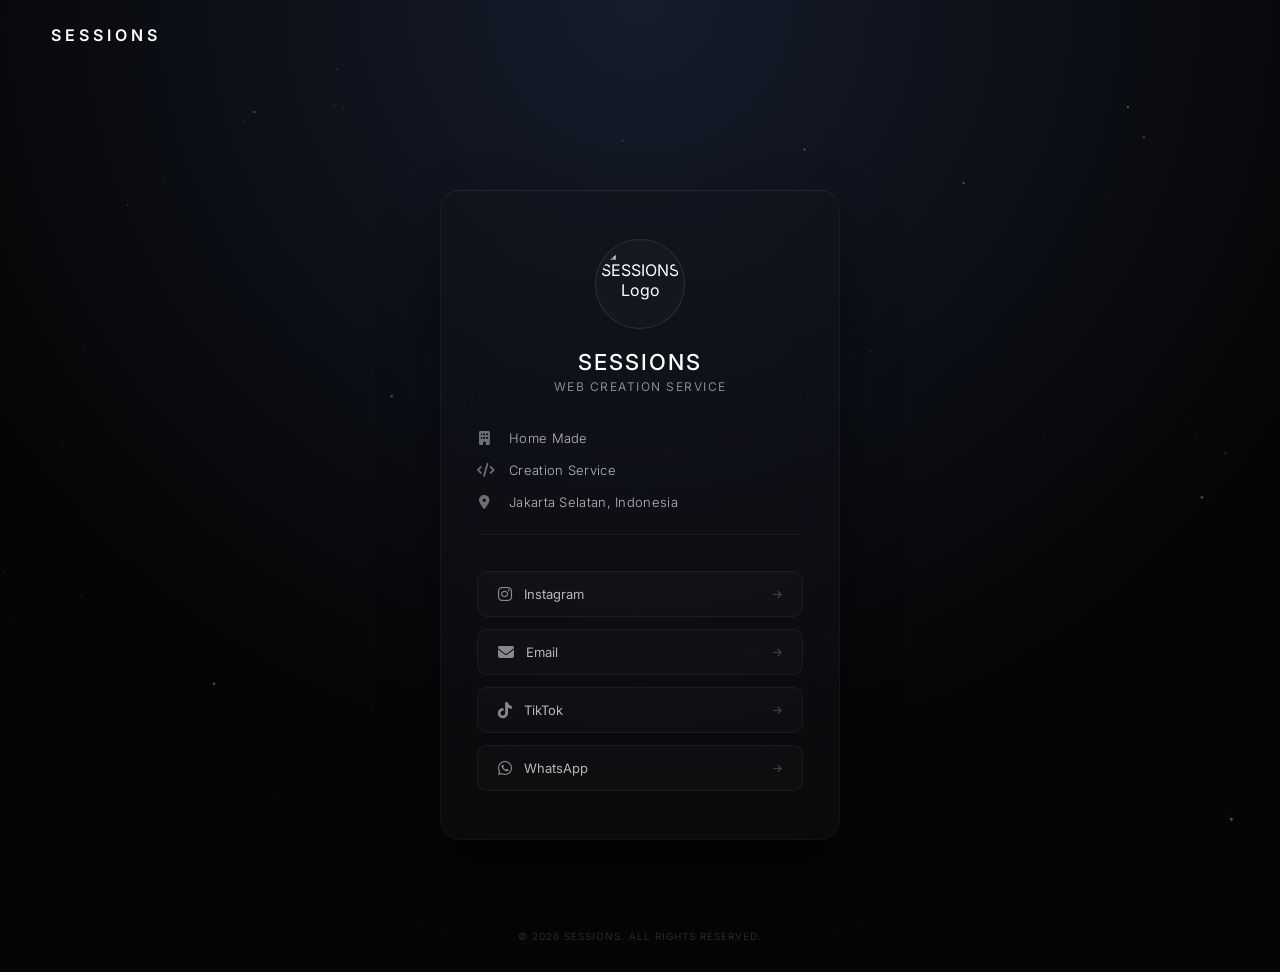
==== contact.html @ 549db75a "jembe jembe" ====
<!DOCTYPE html>
<html lang="id">
<head>
    <meta charset="UTF-8">
    <meta name="viewport" content="width=device-width, initial-scale=1.0">
    <title>SESSIONS | Contact</title>
    <link href="https://fonts.googleapis.com/css2?family=Inter:wght@300;400;500;600;700&display=swap" rel="stylesheet">
    <link rel="stylesheet" href="https://cdnjs.cloudflare.com/ajax/libs/font-awesome/6.5.1/css/all.min.css">
    
    <style>
        /* ── RESET & PREMIUM SESSIONS THEME ── */
        * {
            margin: 0;
            padding: 0;
            box-sizing: border-box;
            font-family: 'Inter', sans-serif;
        }

        body, html {
            min-height: 100vh; /* Ganti height: 100% jadi min-height */
            display: flex; /* Tambahin ini */
            flex-direction: column; /* Tambahin ini */
            overflow-x: hidden;
            background-color: #050505;
            background-image: radial-gradient(circle at 50% 0%, #151c2c 0%, #050505 70%);
            background-attachment: fixed;
            color: #ffffff;
        }

        /* ── CURSOR SPOTLIGHT ── */
        .cursor-spotlight {
            position: fixed;
            width: 500px;
            height: 500px;
            border-radius: 50%;
            pointer-events: none;
            z-index: 0;
            transform: translate(-50%, -50%);
            background: radial-gradient(circle, rgba(255,255,255,0.035) 0%, transparent 70%);
            transition: opacity 0.4s ease;
            opacity: 0;
        }

        /* ── PARTICLE CANVAS ── */
        #particle-canvas {
            position: fixed;
            top: 0;
            left: 0;
            width: 100%;
            height: 100%;
            pointer-events: none;
            z-index: 0;
        }

        /* ── SHIMMER SCAN LINE ── */
        .shimmer-line {
            position: fixed;
            top: -2px;
            left: 0;
            width: 100%;
            height: 1px;
            background: linear-gradient(90deg, transparent 0%, rgba(255,255,255,0.08) 40%, rgba(255,255,255,0.18) 50%, rgba(255,255,255,0.08) 60%, transparent 100%);
            pointer-events: none;
            z-index: 1;
            animation: shimmerScan 7s ease-in-out infinite;
            opacity: 0;
        }

        @keyframes shimmerScan {
            0%   { top: -2px; opacity: 0; }
            5%   { opacity: 1; }
            95%  { opacity: 1; }
            100% { top: 100vh; opacity: 0; }
        }
         /* ── SOLID NATURAL NAVBAR (Fix Turun-Turun) ── */
        /* ── TRANSPARENT OVERLAY NAVBAR ── */
        nav {
            display: flex;
            justify-content: flex-start;
            align-items: center;
            padding: 25px 4%; /* Padding disamain persis kaya index */
            background: transparent;
            width: 100%;
            /* Absolute dibuang biar dia jadi struktur solid yang gak bakal lompat/geser */
            animation: fadeDownModern 1s ease-out both;
        }

        /* Nav Brand (SESSIONS) 100% Konsisten sama Index */
        .nav-brand {
            font-size: 16px;
            font-weight: 600;
            color: #ffffff;
            letter-spacing: 4px;
            cursor: pointer;
            text-decoration: none;
            transition: opacity 0.3s ease;
        }

        .nav-brand:hover {
            opacity: 0.7;
        }

        /* ── CONTACT CONTAINER ── */
        /* ── CONTACT CONTAINER ── */
        .contact-container {
            flex: 1;
            display: flex;
            justify-content: center;
            align-items: center;
            /* Balikin padding top-nya biar nggak nabrak navbar yang melayang */
            padding: 120px 20px 60px 20px; 
        }

        /* ── ULTRA-CLEAN GLASS CARD ── */
        .profile-card {
            background: rgba(20, 22, 28, 0.4);
            backdrop-filter: blur(24px);
            -webkit-backdrop-filter: blur(24px);
            width: 100%;
            max-width: 400px;
            padding: 48px 36px;
            border-radius: 20px;
            text-align: center;
            box-shadow: 0 30px 60px rgba(0, 0, 0, 0.4);
            border: 1px solid rgba(255, 255, 255, 0.04);
            border-top: 1px solid rgba(255, 255, 255, 0.08); 
            animation: scaleInModern 1.2s cubic-bezier(0.16, 1, 0.3, 1) both;
        }

        /* ── BINGKAI LOGO PREMIUM ── */
        .profile-img {
            width: 90px;
            height: 90px;
            border-radius: 50%;
            margin: 0 auto 20px;
            display: block;
            object-fit: cover;
            background-color: rgba(255,255,255,0.02);
            border: 1px solid rgba(255, 255, 255, 0.1);
            padding: 4px; 
            transition: transform 0.5s ease, border-color 0.5s ease;
        }

        .profile-card:hover .profile-img {
            transform: scale(1.05);
            border-color: rgba(255, 255, 255, 0.3);
        }

        .profile-card h2 { 
            font-weight: 500;
            margin-bottom: 4px; 
            font-size: 22px; 
            letter-spacing: 2px;
        }
        
        .profile-card p.role { 
            color: rgba(255, 255, 255, 0.5); 
            font-size: 12px; 
            font-weight: 400;
            margin-bottom: 36px; 
            letter-spacing: 1.5px;
            text-transform: uppercase;
        }

        /* ── INFO LIST CLEAN ── */
        .info-list {
            text-align: left;
            margin-bottom: 36px;
            padding-bottom: 24px;
            border-bottom: 1px solid rgba(255, 255, 255, 0.05); 
        }

        .info-item {
            display: flex;
            align-items: center;
            gap: 16px;
            font-size: 13px;
            color: rgba(255, 255, 255, 0.7);
            margin-bottom: 16px;
            font-weight: 300;
            letter-spacing: 0.3px;
        }
        
        .info-item:last-child {
            margin-bottom: 0;
        }
        
        .info-item i { 
            color: rgba(255, 255, 255, 0.4); 
            font-size: 14px;
            width: 16px; 
            text-align: center;
        }

        /* ── SOSMED BUTTONS EXECUTIVE STYLE ── */
        .sosmed-grid {
            display: flex;
            flex-direction: column;
            gap: 12px;
        }

        .sosmed-link {
            display: flex;
            align-items: center;
            justify-content: space-between;
            padding: 14px 20px;
            border-radius: 10px;
            text-decoration: none;
            font-size: 13px;
            font-weight: 400;
            color: rgba(255, 255, 255, 0.7);
            background: rgba(255, 255, 255, 0.02);
            border: 1px solid rgba(255, 255, 255, 0.05);
            transition: all 0.4s ease;
        }

        .sosmed-left {
            display: flex;
            align-items: center;
            gap: 12px;
        }

        .sosmed-link i.brand-icon {
            font-size: 16px;
            color: rgba(255, 255, 255, 0.5); 
            transition: color 0.4s ease;
        }

        .sosmed-link i.arrow-icon {
            font-size: 10px;
            color: rgba(255, 255, 255, 0.2);
            transition: transform 0.4s ease, color 0.4s ease;
        }

        /* Hover Effect: Border & icon nyala sesuai brand */
        .sosmed-link.ig:hover { border-color: rgba(225, 48, 108, 0.5); background: rgba(225, 48, 108, 0.03); color: #fff; }
        .sosmed-link.ig:hover i.brand-icon { color: #E1306C; }

        .sosmed-link.gm:hover { border-color: rgba(234, 67, 53, 0.5); background: rgba(234, 67, 53, 0.03); color: #fff; }
        .sosmed-link.gm:hover i.brand-icon { color: #EA4335; }

        .sosmed-link.tt:hover { border-color: rgba(255, 255, 255, 0.5); background: rgba(255, 255, 255, 0.03); color: #fff; }
        .sosmed-link.tt:hover i.brand-icon { color: #ffffff; }

        .sosmed-link.wa:hover { border-color: rgba(37, 211, 102, 0.5); background: rgba(37, 211, 102, 0.03); color: #fff; }
        .sosmed-link.wa:hover i.brand-icon { color: #25D366; }

        .sosmed-link:hover i.arrow-icon {
            color: #fff;
            transform: translateX(4px) rotate(-45deg);
        }

        /* ── FOOTER ── */
        footer { 
            text-align: center; 
            padding: 30px; 
            color: rgba(255, 255, 255, 0.15);
            font-size: 10px; 
            letter-spacing: 1px;
            text-transform: uppercase;
            background: transparent; 
            margin-top: auto; 
        }

        /* ── ANIMATIONS ── */
        @keyframes fadeDownModern {
            from { opacity: 0; transform: translateY(-10px); }
            to   { opacity: 1; transform: translateY(0); }
        }
        @keyframes scaleInModern {
            from { opacity: 0; transform: scale(0.98) translateY(10px); }
            to   { opacity: 1; transform: scale(1) translateY(0); }
        }

        /* ── RESPONSIVE ── */
        @media (max-width: 600px) {
            nav { padding: 20px 6%; }
            .profile-card { padding: 40px 24px; border-radius: 16px; }
        }
    </style>
</head>
<body>

    <!-- Cursor Spotlight -->
    <div class="cursor-spotlight" id="cursorSpotlight"></div>

    <!-- Particle Canvas -->
    <canvas id="particle-canvas"></canvas>

    <!-- Shimmer Scan Line -->
    <div class="shimmer-line"></div>


    <!-- Navbar yang udah dikunci posisinya (Gak bakal lompat-lompat pas di-scroll) -->
    <nav>
        <a href="javascript:history.back()" class="nav-brand">SESSIONS</a> 
    </nav>

    <!-- Content Area -->
    <div class="contact-container">
        <!-- Ultra-Clean Glass Card -->
        <div class="profile-card">
            
            <!-- Foto/Logo Bisnis -->
            <img src="URL_FOTO_LOGO_LU_DISINI.png" alt="SESSIONS Logo" class="profile-img">

            <h2>SESSIONS</h2>
            <p class="role">Web Creation Service</p>

            <!-- Info List -->
            <div class="info-list">
                <div class="info-item">
                    <i class="fa-solid fa-building"></i> Home Made
                </div>
                <div class="info-item">
                    <i class="fa-solid fa-code"></i> Creation Service
                </div>
                <div class="info-item">
                    <i class="fa-solid fa-location-dot"></i> Jakarta Selatan, Indonesia
                </div>
            </div>

            <!-- Tombol Sosmed -->
            <div class="sosmed-grid">
                <a href="https://instagram.com/sess_ion2026" class="sosmed-link ig" target="_blank">
                    <div class="sosmed-left">
                        <i class="fa-brands fa-instagram brand-icon"></i>
                        <span>Instagram</span>
                    </div>
                    <i class="fa-solid fa-arrow-right arrow-icon"></i>
                </a>

                <a href="mailto:sesionsessions@gmail.com" class="sosmed-link gm">
                    <div class="sosmed-left">
                        <i class="fa-solid fa-envelope brand-icon"></i>
                        <span>Email</span>
                    </div>
                    <i class="fa-solid fa-arrow-right arrow-icon"></i>
                </a>

                <a href="https://www.tiktok.com/@sessionssesion" class="sosmed-link tt" target="_blank">
                    <div class="sosmed-left">
                        <i class="fa-brands fa-tiktok brand-icon"></i>
                        <span>TikTok</span>
                    </div>
                    <i class="fa-solid fa-arrow-right arrow-icon"></i>
                </a>

                <a href="https://wa.me/6287867851779" class="sosmed-link wa" target="_blank">
                    <div class="sosmed-left">
                        <i class="fa-brands fa-whatsapp brand-icon"></i>
                        <span>WhatsApp</span>
                    </div>
                    <i class="fa-solid fa-arrow-right arrow-icon"></i>
                </a>
            </div>
        </div>
    </div>

    <!-- Footer -->
    <footer>
        &copy; 2026 SESSIONS. All Rights Reserved.
    </footer>

    <script>
        /* ── 1. CURSOR SPOTLIGHT ── */
        const spotlight = document.getElementById('cursorSpotlight');
        let spotX = window.innerWidth / 2, spotY = window.innerHeight / 2;
        let currentX = spotX, currentY = spotY;
        let spotVisible = false;

        document.addEventListener('mousemove', (e) => {
            spotX = e.clientX;
            spotY = e.clientY;
            if (!spotVisible) {
                spotlight.style.opacity = '1';
                spotVisible = true;
            }
        });

        document.addEventListener('mouseleave', () => {
            spotlight.style.opacity = '0';
            spotVisible = false;
        });

        function animateSpotlight() {
            currentX += (spotX - currentX) * 0.07;
            currentY += (spotY - currentY) * 0.07;
            spotlight.style.left = currentX + 'px';
            spotlight.style.top = currentY + 'px';
            requestAnimationFrame(animateSpotlight);
        }
        animateSpotlight();

        /* ── 2. AMBIENT PARTICLES ── */
        const canvas = document.getElementById('particle-canvas');
        const ctx = canvas.getContext('2d');

        function resizeCanvas() {
            canvas.width = window.innerWidth;
            canvas.height = window.innerHeight;
        }
        resizeCanvas();
        window.addEventListener('resize', resizeCanvas);

        const particles = [];
        const PARTICLE_COUNT = 55;

        for (let i = 0; i < PARTICLE_COUNT; i++) {
            particles.push({
                x: Math.random() * window.innerWidth,
                y: Math.random() * window.innerHeight,
                r: Math.random() * 1.2 + 0.3,
                alpha: Math.random() * 0.35 + 0.05,
                vx: (Math.random() - 0.5) * 0.18,
                vy: (Math.random() - 0.5) * 0.18,
                pulse: Math.random() * Math.PI * 2,
                pulseSpeed: Math.random() * 0.012 + 0.006
            });
        }

        function drawParticles() {
            ctx.clearRect(0, 0, canvas.width, canvas.height);
            particles.forEach(p => {
                p.x += p.vx;
                p.y += p.vy;
                p.pulse += p.pulseSpeed;

                if (p.x < -5) p.x = canvas.width + 5;
                if (p.x > canvas.width + 5) p.x = -5;
                if (p.y < -5) p.y = canvas.height + 5;
                if (p.y > canvas.height + 5) p.y = -5;

                const dynamicAlpha = p.alpha * (0.6 + 0.4 * Math.sin(p.pulse));

                ctx.beginPath();
                ctx.arc(p.x, p.y, p.r, 0, Math.PI * 2);
                ctx.fillStyle = `rgba(255, 255, 255, ${dynamicAlpha})`;
                ctx.fill();
            });
            requestAnimationFrame(drawParticles);
        }
        drawParticles();

        /* ── 3. MAGNETIC ICON pada stat-box ── */
        document.querySelectorAll('.stat-box').forEach(box => {
            const icon = box.querySelector('i');

            box.addEventListener('mousemove', (e) => {
                const rect = box.getBoundingClientRect();
                const cx = rect.left + rect.width / 2;
                const cy = rect.top + rect.height / 2;
                const dx = (e.clientX - cx) * 0.28;
                const dy = (e.clientY - cy) * 0.28;
                if (icon) icon.style.transform = `translate(${dx}px, ${dy}px) scale(1.15)`;
            });
            box.addEventListener('mouseleave', () => {
                if (icon) icon.style.transform = 'translate(0, 0) scale(1)';
            });
        });

        /* ── 4. CHARACTER REVEAL pada H1 ── */
        const heroTitle = document.getElementById('heroTitle');
        const titleText = heroTitle.textContent;
        heroTitle.textContent = '';

        titleText.split('').forEach((char, i) => {
            const span = document.createElement('span');
            span.classList.add('char');
            span.textContent = char === ' ' ? '\u00A0' : char;
            span.style.animationDelay = (0.4 + i * 0.07) + 's';
            heroTitle.appendChild(span);
        });

        /* ── 5. TYPEWRITER pada SUBTITLE ── */
        const subtitleEl = document.getElementById('subtitle');
        const subtitleText = 'Accelerating the World\'s Transition to High-End Digital Presence';
        let charIndex = 0;

        function typeWriter() {
            if (charIndex < subtitleText.length) {
                subtitleEl.textContent += subtitleText[charIndex];
                charIndex++;
                setTimeout(typeWriter, 32);
            } else {
                subtitleEl.classList.add('done');
            }
        }

        setTimeout(typeWriter, 1600);
    </script>


</body>
</html>
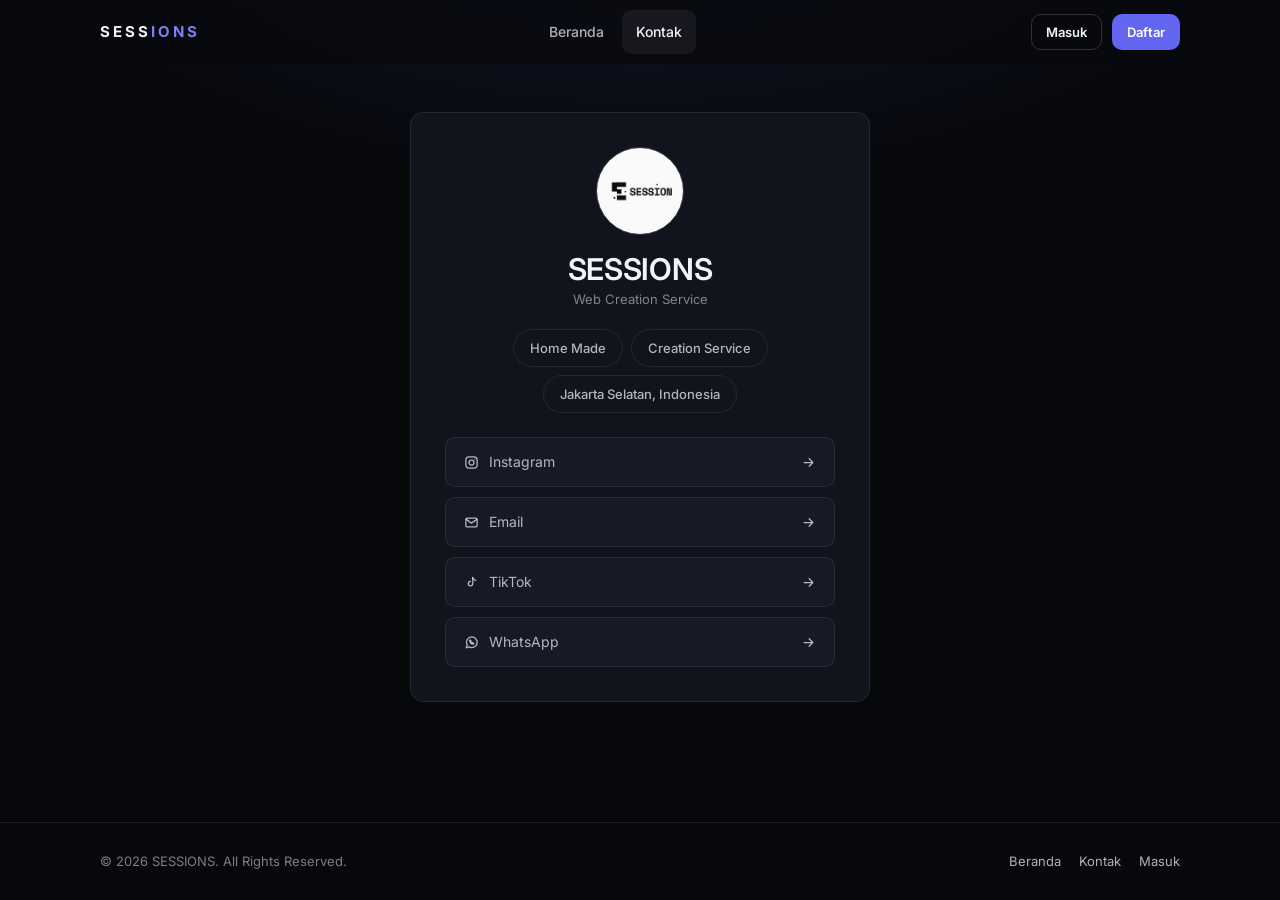
==== commit c2f3e93e: "feat(ui): fondasi UI gelap responsif + rombak halaman inti & autentikasi - design system tunggal ass" ====
--- a/contact.html
+++ b/contact.html
@@ -4,492 +4,131 @@
     <meta charset="UTF-8">
     <meta name="viewport" content="width=device-width, initial-scale=1.0">
     <title>SESSIONS | Contact</title>
-    <link href="https://fonts.googleapis.com/css2?family=Inter:wght@300;400;500;600;700&display=swap" rel="stylesheet">
-    <link rel="stylesheet" href="https://cdnjs.cloudflare.com/ajax/libs/font-awesome/6.5.1/css/all.min.css">
-    
-    <style>
-        /* ── RESET & PREMIUM SESSIONS THEME ── */
-        * {
-            margin: 0;
-            padding: 0;
-            box-sizing: border-box;
-            font-family: 'Inter', sans-serif;
-        }
-
-        body, html {
-            min-height: 100vh; /* Ganti height: 100% jadi min-height */
-            display: flex; /* Tambahin ini */
-            flex-direction: column; /* Tambahin ini */
-            overflow-x: hidden;
-            background-color: #050505;
-            background-image: radial-gradient(circle at 50% 0%, #151c2c 0%, #050505 70%);
-            background-attachment: fixed;
-            color: #ffffff;
-        }
-
-        /* ── CURSOR SPOTLIGHT ── */
-        .cursor-spotlight {
-            position: fixed;
-            width: 500px;
-            height: 500px;
-            border-radius: 50%;
-            pointer-events: none;
-            z-index: 0;
-            transform: translate(-50%, -50%);
-            background: radial-gradient(circle, rgba(255,255,255,0.035) 0%, transparent 70%);
-            transition: opacity 0.4s ease;
-            opacity: 0;
-        }
-
-        /* ── PARTICLE CANVAS ── */
-        #particle-canvas {
-            position: fixed;
-            top: 0;
-            left: 0;
-            width: 100%;
-            height: 100%;
-            pointer-events: none;
-            z-index: 0;
-        }
-
-        /* ── SHIMMER SCAN LINE ── */
-        .shimmer-line {
-            position: fixed;
-            top: -2px;
-            left: 0;
-            width: 100%;
-            height: 1px;
-            background: linear-gradient(90deg, transparent 0%, rgba(255,255,255,0.08) 40%, rgba(255,255,255,0.18) 50%, rgba(255,255,255,0.08) 60%, transparent 100%);
-            pointer-events: none;
-            z-index: 1;
-            animation: shimmerScan 7s ease-in-out infinite;
-            opacity: 0;
-        }
-
-        @keyframes shimmerScan {
-            0%   { top: -2px; opacity: 0; }
-            5%   { opacity: 1; }
-            95%  { opacity: 1; }
-            100% { top: 100vh; opacity: 0; }
-        }
-         /* ── SOLID NATURAL NAVBAR (Fix Turun-Turun) ── */
-        /* ── TRANSPARENT OVERLAY NAVBAR ── */
-        nav {
-            display: flex;
-            justify-content: flex-start;
-            align-items: center;
-            padding: 25px 4%; /* Padding disamain persis kaya index */
-            background: transparent;
-            width: 100%;
-            /* Absolute dibuang biar dia jadi struktur solid yang gak bakal lompat/geser */
-            animation: fadeDownModern 1s ease-out both;
-        }
-
-        /* Nav Brand (SESSIONS) 100% Konsisten sama Index */
-        .nav-brand {
-            font-size: 16px;
-            font-weight: 600;
-            color: #ffffff;
-            letter-spacing: 4px;
-            cursor: pointer;
-            text-decoration: none;
-            transition: opacity 0.3s ease;
-        }
-
-        .nav-brand:hover {
-            opacity: 0.7;
-        }
-
-        /* ── CONTACT CONTAINER ── */
-        /* ── CONTACT CONTAINER ── */
-        .contact-container {
-            flex: 1;
-            display: flex;
-            justify-content: center;
-            align-items: center;
-            /* Balikin padding top-nya biar nggak nabrak navbar yang melayang */
-            padding: 120px 20px 60px 20px; 
-        }
-
-        /* ── ULTRA-CLEAN GLASS CARD ── */
-        .profile-card {
-            background: rgba(20, 22, 28, 0.4);
-            backdrop-filter: blur(24px);
-            -webkit-backdrop-filter: blur(24px);
-            width: 100%;
-            max-width: 400px;
-            padding: 48px 36px;
-            border-radius: 20px;
-            text-align: center;
-            box-shadow: 0 30px 60px rgba(0, 0, 0, 0.4);
-            border: 1px solid rgba(255, 255, 255, 0.04);
-            border-top: 1px solid rgba(255, 255, 255, 0.08); 
-            animation: scaleInModern 1.2s cubic-bezier(0.16, 1, 0.3, 1) both;
-        }
-
-        /* ── BINGKAI LOGO PREMIUM ── */
-        .profile-img {
-            width: 90px;
-            height: 90px;
-            border-radius: 50%;
-            margin: 0 auto 20px;
-            display: block;
-            object-fit: cover;
-            background-color: rgba(255,255,255,0.02);
-            border: 1px solid rgba(255, 255, 255, 0.1);
-            padding: 4px; 
-            transition: transform 0.5s ease, border-color 0.5s ease;
-        }
-
-        .profile-card:hover .profile-img {
-            transform: scale(1.05);
-            border-color: rgba(255, 255, 255, 0.3);
-        }
-
-        .profile-card h2 { 
-            font-weight: 500;
-            margin-bottom: 4px; 
-            font-size: 22px; 
-            letter-spacing: 2px;
-        }
-        
-        .profile-card p.role { 
-            color: rgba(255, 255, 255, 0.5); 
-            font-size: 12px; 
-            font-weight: 400;
-            margin-bottom: 36px; 
-            letter-spacing: 1.5px;
-            text-transform: uppercase;
-        }
-
-        /* ── INFO LIST CLEAN ── */
-        .info-list {
-            text-align: left;
-            margin-bottom: 36px;
-            padding-bottom: 24px;
-            border-bottom: 1px solid rgba(255, 255, 255, 0.05); 
-        }
-
-        .info-item {
-            display: flex;
-            align-items: center;
-            gap: 16px;
-            font-size: 13px;
-            color: rgba(255, 255, 255, 0.7);
-            margin-bottom: 16px;
-            font-weight: 300;
-            letter-spacing: 0.3px;
-        }
-        
-        .info-item:last-child {
-            margin-bottom: 0;
-        }
-        
-        .info-item i { 
-            color: rgba(255, 255, 255, 0.4); 
-            font-size: 14px;
-            width: 16px; 
-            text-align: center;
-        }
-
-        /* ── SOSMED BUTTONS EXECUTIVE STYLE ── */
-        .sosmed-grid {
-            display: flex;
-            flex-direction: column;
-            gap: 12px;
-        }
-
-        .sosmed-link {
-            display: flex;
-            align-items: center;
-            justify-content: space-between;
-            padding: 14px 20px;
-            border-radius: 10px;
-            text-decoration: none;
-            font-size: 13px;
-            font-weight: 400;
-            color: rgba(255, 255, 255, 0.7);
-            background: rgba(255, 255, 255, 0.02);
-            border: 1px solid rgba(255, 255, 255, 0.05);
-            transition: all 0.4s ease;
-        }
-
-        .sosmed-left {
-            display: flex;
-            align-items: center;
-            gap: 12px;
-        }
-
-        .sosmed-link i.brand-icon {
-            font-size: 16px;
-            color: rgba(255, 255, 255, 0.5); 
-            transition: color 0.4s ease;
-        }
-
-        .sosmed-link i.arrow-icon {
-            font-size: 10px;
-            color: rgba(255, 255, 255, 0.2);
-            transition: transform 0.4s ease, color 0.4s ease;
-        }
-
-        /* Hover Effect: Border & icon nyala sesuai brand */
-        .sosmed-link.ig:hover { border-color: rgba(225, 48, 108, 0.5); background: rgba(225, 48, 108, 0.03); color: #fff; }
-        .sosmed-link.ig:hover i.brand-icon { color: #E1306C; }
-
-        .sosmed-link.gm:hover { border-color: rgba(234, 67, 53, 0.5); background: rgba(234, 67, 53, 0.03); color: #fff; }
-        .sosmed-link.gm:hover i.brand-icon { color: #EA4335; }
-
-        .sosmed-link.tt:hover { border-color: rgba(255, 255, 255, 0.5); background: rgba(255, 255, 255, 0.03); color: #fff; }
-        .sosmed-link.tt:hover i.brand-icon { color: #ffffff; }
-
-        .sosmed-link.wa:hover { border-color: rgba(37, 211, 102, 0.5); background: rgba(37, 211, 102, 0.03); color: #fff; }
-        .sosmed-link.wa:hover i.brand-icon { color: #25D366; }
-
-        .sosmed-link:hover i.arrow-icon {
-            color: #fff;
-            transform: translateX(4px) rotate(-45deg);
-        }
-
-        /* ── FOOTER ── */
-        footer { 
-            text-align: center; 
-            padding: 30px; 
-            color: rgba(255, 255, 255, 0.15);
-            font-size: 10px; 
-            letter-spacing: 1px;
-            text-transform: uppercase;
-            background: transparent; 
-            margin-top: auto; 
-        }
-
-        /* ── ANIMATIONS ── */
-        @keyframes fadeDownModern {
-            from { opacity: 0; transform: translateY(-10px); }
-            to   { opacity: 1; transform: translateY(0); }
-        }
-        @keyframes scaleInModern {
-            from { opacity: 0; transform: scale(0.98) translateY(10px); }
-            to   { opacity: 1; transform: scale(1) translateY(0); }
-        }
-
-        /* ── RESPONSIVE ── */
-        @media (max-width: 600px) {
-            nav { padding: 20px 6%; }
-            .profile-card { padding: 40px 24px; border-radius: 16px; }
-        }
-    </style>
+    <meta name="description" content="Hubungi SESSIONS lewat Instagram, Email, TikTok, dan WhatsApp. Web Creation Service dari Jakarta Selatan, Indonesia.">
+    <link rel="preconnect" href="https://fonts.googleapis.com">
+    <link rel="preconnect" href="https://fonts.gstatic.com" crossorigin>
+    <link href="https://fonts.googleapis.com/css2?family=Inter:wght@400;500;600;700&display=swap" rel="stylesheet">
+    <link rel="stylesheet" href="assets/css/style.css">
 </head>
 <body>
 
-    <!-- Cursor Spotlight -->
-    <div class="cursor-spotlight" id="cursorSpotlight"></div>
+<header class="site-nav">
+    <div class="container nav-inner">
+        <a href="index.php" class="brand">SESS<span>IONS</span></a>
 
-    <!-- Particle Canvas -->
-    <canvas id="particle-canvas"></canvas>
+        <ul class="nav-links" id="navLinks">
+            <li><a href="index.php">Beranda</a></li>
+            <li><a href="contact.html" class="active">Kontak</a></li>
+            <li class="only-mobile"><a href="login.php">Masuk</a></li>
+            <li class="only-mobile"><a href="register.php">Daftar</a></li>
+        </ul>
 
-    <!-- Shimmer Scan Line -->
-    <div class="shimmer-line"></div>
+        <div class="nav-actions">
+            <a href="login.php" class="btn btn-ghost btn-sm">Masuk</a>
+            <a href="register.php" class="btn btn-primary btn-sm">Daftar</a>
+        </div>
 
+        <button class="nav-toggle" type="button" aria-label="Buka menu" aria-expanded="false" aria-controls="navLinks">
+            <svg viewBox="0 0 24 24" fill="none" stroke="currentColor" stroke-width="2" stroke-linecap="round">
+                <path d="M4 7h16M4 12h16M4 17h16"/>
+            </svg>
+        </button>
+    </div>
+</header>
 
-    <!-- Navbar yang udah dikunci posisinya (Gak bakal lompat-lompat pas di-scroll) -->
-    <nav>
-        <a href="javascript:history.back()" class="nav-brand">SESSIONS</a> 
-    </nav>
+<main>
 
-    <!-- Content Area -->
-    <div class="contact-container">
-        <!-- Ultra-Clean Glass Card -->
-        <div class="profile-card">
-            
-            <!-- Foto/Logo Bisnis -->
-            <img src="URL_FOTO_LOGO_LU_DISINI.png" alt="SESSIONS Logo" class="profile-img">
+    <section class="section">
+        <div class="container">
 
-            <h2>SESSIONS</h2>
-            <p class="role">Web Creation Service</p>
+            <div class="panel panel-sm center">
+                <!-- Foto/Logo Bisnis -->
+                <img src="logo.jpeg" alt="SESSIONS Logo"
+                     style="width:88px;height:88px;border-radius:50%;object-fit:cover;margin:0 auto 16px;border:1px solid var(--border-strong);">
 
-            <!-- Info List -->
-            <div class="info-list">
-                <div class="info-item">
-                    <i class="fa-solid fa-building"></i> Home Made
+                <h2>SESSIONS</h2>
+                <p class="faint">Web Creation Service</p>
+
+                <!-- Info List -->
+                <div class="chips mt-2">
+                    <span class="chip">Home Made</span>
+                    <span class="chip">Creation Service</span>
+                    <span class="chip">Jakarta Selatan, Indonesia</span>
                 </div>
-                <div class="info-item">
-                    <i class="fa-solid fa-code"></i> Creation Service
-                </div>
-                <div class="info-item">
-                    <i class="fa-solid fa-location-dot"></i> Jakarta Selatan, Indonesia
+
+                <!-- Tombol Sosmed -->
+                <div class="link-list mt-3">
+                    <a class="link-item" href="https://instagram.com/sess_ion2026" target="_blank" rel="noopener noreferrer">
+                        <span style="display:inline-flex;align-items:center;gap:10px;">
+                            <svg viewBox="0 0 24 24" fill="none" stroke="currentColor" stroke-width="2" stroke-linecap="round" stroke-linejoin="round">
+                                <rect x="3" y="3" width="18" height="18" rx="5"/>
+                                <circle cx="12" cy="12" r="4"/>
+                                <circle cx="17.3" cy="6.7" r="1" fill="currentColor" stroke="none"/>
+                            </svg>
+                            Instagram
+                        </span>
+                        <svg viewBox="0 0 24 24" fill="none" stroke="currentColor" stroke-width="2" stroke-linecap="round" stroke-linejoin="round">
+                            <path d="M5 12h14m-6-6 6 6-6 6"/>
+                        </svg>
+                    </a>
+
+                    <a class="link-item" href="mailto:sesionsessions@gmail.com">
+                        <span style="display:inline-flex;align-items:center;gap:10px;">
+                            <svg viewBox="0 0 24 24" fill="none" stroke="currentColor" stroke-width="2" stroke-linecap="round" stroke-linejoin="round">
+                                <rect x="3" y="5" width="18" height="14" rx="2"/>
+                                <path d="m3.5 7 8.5 6 8.5-6"/>
+                            </svg>
+                            Email
+                        </span>
+                        <svg viewBox="0 0 24 24" fill="none" stroke="currentColor" stroke-width="2" stroke-linecap="round" stroke-linejoin="round">
+                            <path d="M5 12h14m-6-6 6 6-6 6"/>
+                        </svg>
+                    </a>
+
+                    <a class="link-item" href="https://www.tiktok.com/@sessionssesion" target="_blank" rel="noopener noreferrer">
+                        <span style="display:inline-flex;align-items:center;gap:10px;">
+                            <svg viewBox="0 0 24 24" fill="none" stroke="currentColor" stroke-width="2" stroke-linecap="round" stroke-linejoin="round">
+                                <path d="M14 4v9.6a3.6 3.6 0 1 1-3.6-3.6"/>
+                                <path d="M14 4c.4 2.4 2.3 4.2 4.7 4.5"/>
+                            </svg>
+                            TikTok
+                        </span>
+                        <svg viewBox="0 0 24 24" fill="none" stroke="currentColor" stroke-width="2" stroke-linecap="round" stroke-linejoin="round">
+                            <path d="M5 12h14m-6-6 6 6-6 6"/>
+                        </svg>
+                    </a>
+
+                    <a class="link-item" href="https://wa.me/6287867851779" target="_blank" rel="noopener noreferrer">
+                        <span style="display:inline-flex;align-items:center;gap:10px;">
+                            <svg viewBox="0 0 24 24" fill="none" stroke="currentColor" stroke-width="2" stroke-linecap="round" stroke-linejoin="round">
+                                <path d="M21 11.5a8.5 8.5 0 0 1-12.7 7.4L3.5 20.5l1.7-4.6A8.5 8.5 0 1 1 21 11.5z"/>
+                                <path d="M9.2 9.4c.4 2.7 2.7 5 5.4 5.4l1-1.5-1.9-1.1-.9.7c-.7-.4-1.7-1.4-2.1-2.1l.7-.9-1.1-1.9-1.5 1z"/>
+                            </svg>
+                            WhatsApp
+                        </span>
+                        <svg viewBox="0 0 24 24" fill="none" stroke="currentColor" stroke-width="2" stroke-linecap="round" stroke-linejoin="round">
+                            <path d="M5 12h14m-6-6 6 6-6 6"/>
+                        </svg>
+                    </a>
                 </div>
             </div>
 
-            <!-- Tombol Sosmed -->
-            <div class="sosmed-grid">
-                <a href="https://instagram.com/sess_ion2026" class="sosmed-link ig" target="_blank">
-                    <div class="sosmed-left">
-                        <i class="fa-brands fa-instagram brand-icon"></i>
-                        <span>Instagram</span>
-                    </div>
-                    <i class="fa-solid fa-arrow-right arrow-icon"></i>
-                </a>
+        </div>
+    </section>
 
-                <a href="mailto:sesionsessions@gmail.com" class="sosmed-link gm">
-                    <div class="sosmed-left">
-                        <i class="fa-solid fa-envelope brand-icon"></i>
-                        <span>Email</span>
-                    </div>
-                    <i class="fa-solid fa-arrow-right arrow-icon"></i>
-                </a>
+</main>
 
-                <a href="https://www.tiktok.com/@sessionssesion" class="sosmed-link tt" target="_blank">
-                    <div class="sosmed-left">
-                        <i class="fa-brands fa-tiktok brand-icon"></i>
-                        <span>TikTok</span>
-                    </div>
-                    <i class="fa-solid fa-arrow-right arrow-icon"></i>
-                </a>
+<footer class="site-footer">
+    <div class="container footer-inner">
+        <span>&copy; 2026 SESSIONS. All Rights Reserved.</span>
+        <nav>
+            <a href="index.php">Beranda</a>
+            <a href="contact.html">Kontak</a>
+            <a href="login.php">Masuk</a>
+        </nav>
+    </div>
+</footer>
 
-                <a href="https://wa.me/6287867851779" class="sosmed-link wa" target="_blank">
-                    <div class="sosmed-left">
-                        <i class="fa-brands fa-whatsapp brand-icon"></i>
-                        <span>WhatsApp</span>
-                    </div>
-                    <i class="fa-solid fa-arrow-right arrow-icon"></i>
-                </a>
-            </div>
-        </div>
-    </div>
-
-    <!-- Footer -->
-    <footer>
-        &copy; 2026 SESSIONS. All Rights Reserved.
-    </footer>
-
-    <script>
-        /* ── 1. CURSOR SPOTLIGHT ── */
-        const spotlight = document.getElementById('cursorSpotlight');
-        let spotX = window.innerWidth / 2, spotY = window.innerHeight / 2;
-        let currentX = spotX, currentY = spotY;
-        let spotVisible = false;
-
-        document.addEventListener('mousemove', (e) => {
-            spotX = e.clientX;
-            spotY = e.clientY;
-            if (!spotVisible) {
-                spotlight.style.opacity = '1';
-                spotVisible = true;
-            }
-        });
-
-        document.addEventListener('mouseleave', () => {
-            spotlight.style.opacity = '0';
-            spotVisible = false;
-        });
-
-        function animateSpotlight() {
-            currentX += (spotX - currentX) * 0.07;
-            currentY += (spotY - currentY) * 0.07;
-            spotlight.style.left = currentX + 'px';
-            spotlight.style.top = currentY + 'px';
-            requestAnimationFrame(animateSpotlight);
-        }
-        animateSpotlight();
-
-        /* ── 2. AMBIENT PARTICLES ── */
-        const canvas = document.getElementById('particle-canvas');
-        const ctx = canvas.getContext('2d');
-
-        function resizeCanvas() {
-            canvas.width = window.innerWidth;
-            canvas.height = window.innerHeight;
-        }
-        resizeCanvas();
-        window.addEventListener('resize', resizeCanvas);
-
-        const particles = [];
-        const PARTICLE_COUNT = 55;
-
-        for (let i = 0; i < PARTICLE_COUNT; i++) {
-            particles.push({
-                x: Math.random() * window.innerWidth,
-                y: Math.random() * window.innerHeight,
-                r: Math.random() * 1.2 + 0.3,
-                alpha: Math.random() * 0.35 + 0.05,
-                vx: (Math.random() - 0.5) * 0.18,
-                vy: (Math.random() - 0.5) * 0.18,
-                pulse: Math.random() * Math.PI * 2,
-                pulseSpeed: Math.random() * 0.012 + 0.006
-            });
-        }
-
-        function drawParticles() {
-            ctx.clearRect(0, 0, canvas.width, canvas.height);
-            particles.forEach(p => {
-                p.x += p.vx;
-                p.y += p.vy;
-                p.pulse += p.pulseSpeed;
-
-                if (p.x < -5) p.x = canvas.width + 5;
-                if (p.x > canvas.width + 5) p.x = -5;
-                if (p.y < -5) p.y = canvas.height + 5;
-                if (p.y > canvas.height + 5) p.y = -5;
-
-                const dynamicAlpha = p.alpha * (0.6 + 0.4 * Math.sin(p.pulse));
-
-                ctx.beginPath();
-                ctx.arc(p.x, p.y, p.r, 0, Math.PI * 2);
-                ctx.fillStyle = `rgba(255, 255, 255, ${dynamicAlpha})`;
-                ctx.fill();
-            });
-            requestAnimationFrame(drawParticles);
-        }
-        drawParticles();
-
-        /* ── 3. MAGNETIC ICON pada stat-box ── */
-        document.querySelectorAll('.stat-box').forEach(box => {
-            const icon = box.querySelector('i');
-
-            box.addEventListener('mousemove', (e) => {
-                const rect = box.getBoundingClientRect();
-                const cx = rect.left + rect.width / 2;
-                const cy = rect.top + rect.height / 2;
-                const dx = (e.clientX - cx) * 0.28;
-                const dy = (e.clientY - cy) * 0.28;
-                if (icon) icon.style.transform = `translate(${dx}px, ${dy}px) scale(1.15)`;
-            });
-            box.addEventListener('mouseleave', () => {
-                if (icon) icon.style.transform = 'translate(0, 0) scale(1)';
-            });
-        });
-
-        /* ── 4. CHARACTER REVEAL pada H1 ── */
-        const heroTitle = document.getElementById('heroTitle');
-        const titleText = heroTitle.textContent;
-        heroTitle.textContent = '';
-
-        titleText.split('').forEach((char, i) => {
-            const span = document.createElement('span');
-            span.classList.add('char');
-            span.textContent = char === ' ' ? '\u00A0' : char;
-            span.style.animationDelay = (0.4 + i * 0.07) + 's';
-            heroTitle.appendChild(span);
-        });
-
-        /* ── 5. TYPEWRITER pada SUBTITLE ── */
-        const subtitleEl = document.getElementById('subtitle');
-        const subtitleText = 'Accelerating the World\'s Transition to High-End Digital Presence';
-        let charIndex = 0;
-
-        function typeWriter() {
-            if (charIndex < subtitleText.length) {
-                subtitleEl.textContent += subtitleText[charIndex];
-                charIndex++;
-                setTimeout(typeWriter, 32);
-            } else {
-                subtitleEl.classList.add('done');
-            }
-        }
-
-        setTimeout(typeWriter, 1600);
-    </script>
-
-
+<script src="assets/js/main.js"></script>
 </body>
-</html>+</html>
--- a/assets/css/style.css
+++ b/assets/css/style.css
@@ -0,0 +1,949 @@
+/* ============================================================
+   SESSIONS Design System
+   Dark theme — bersih, responsif, tanpa efek berat.
+   Breakpoint: 1024 / 768 / 640
+   ============================================================ */
+
+/* ── Tokens ── */
+:root {
+    --bg: #07080c;
+    --bg-gradient: radial-gradient(ellipse 80% 55% at 50% -15%, #141b30 0%, #07080c 65%);
+    --surface: #12141d;
+    --surface-2: #171a25;
+    --surface-3: #1d2130;
+    --border: rgba(255, 255, 255, 0.08);
+    --border-strong: rgba(255, 255, 255, 0.16);
+    --text: #f2f4f8;
+    --muted: rgba(242, 244, 248, 0.72);
+    --faint: rgba(242, 244, 248, 0.5);
+    --accent: #6366f1;
+    --accent-strong: #7c7ff5;
+    --accent-soft: rgba(99, 102, 241, 0.14);
+    --success: #34d399;
+    --success-soft: rgba(52, 211, 153, 0.12);
+    --danger: #f87171;
+    --danger-soft: rgba(248, 113, 113, 0.12);
+    --warning: #fbbf24;
+    --warning-soft: rgba(251, 191, 36, 0.12);
+    --radius: 14px;
+    --radius-sm: 10px;
+    --radius-lg: 20px;
+    --nav-h: 64px;
+    --container: 1120px;
+    --shadow: 0 12px 32px rgba(0, 0, 0, 0.35);
+    --font: 'Inter', system-ui, -apple-system, 'Segoe UI', sans-serif;
+}
+
+/* ── Reset & base ── */
+*, *::before, *::after { margin: 0; padding: 0; box-sizing: border-box; }
+
+html { scroll-behavior: smooth; -webkit-text-size-adjust: 100%; }
+
+body {
+    font-family: var(--font);
+    background-color: var(--bg);
+    background-image: var(--bg-gradient);
+    background-repeat: no-repeat;
+    color: var(--text);
+    min-height: 100vh;
+    min-height: 100svh;
+    display: flex;
+    flex-direction: column;
+    line-height: 1.6;
+    font-size: 15px;
+    overflow-wrap: break-word;
+}
+
+img { max-width: 100%; display: block; }
+a { color: inherit; }
+button { font-family: inherit; }
+
+:focus-visible {
+    outline: 2px solid var(--accent-strong);
+    outline-offset: 2px;
+}
+
+.container {
+    width: 100%;
+    max-width: var(--container);
+    margin-inline: auto;
+    padding-inline: 20px;
+}
+
+main { flex: 1; }
+
+/* ── Tipografi ── */
+h1, h2, h3, h4 { line-height: 1.25; font-weight: 600; letter-spacing: -0.01em; }
+h1 { font-size: clamp(28px, 5vw, 42px); }
+h2 { font-size: clamp(22px, 3.5vw, 30px); }
+h3 { font-size: clamp(17px, 2.5vw, 20px); }
+p  { color: var(--muted); }
+
+.muted   { color: var(--muted); }
+.faint   { color: var(--faint); font-size: 13px; }
+.center  { text-align: center; }
+.mt-1 { margin-top: 8px; }  .mt-2 { margin-top: 16px; }
+.mt-3 { margin-top: 24px; } .mt-4 { margin-top: 36px; }
+.mb-1 { margin-bottom: 8px; } .mb-2 { margin-bottom: 16px; }
+.mb-3 { margin-bottom: 24px; }
+
+/* ── Navbar ── */
+.site-nav {
+    position: sticky;
+    top: 0;
+    z-index: 100;
+    height: var(--nav-h);
+    background: rgba(7, 8, 12, 0.75);
+    border-bottom: 1px solid transparent;
+    transition: background 0.25s ease, border-color 0.25s ease;
+}
+
+.site-nav.nav-scrolled {
+    background: rgba(7, 8, 12, 0.95);
+    border-bottom-color: var(--border);
+}
+
+.nav-inner {
+    height: var(--nav-h);
+    display: flex;
+    align-items: center;
+    justify-content: space-between;
+    gap: 16px;
+}
+
+.brand {
+    font-size: 15px;
+    font-weight: 700;
+    letter-spacing: 3px;
+    text-decoration: none;
+    color: var(--text);
+    white-space: nowrap;
+}
+
+.brand span { color: var(--accent-strong); }
+
+.nav-links {
+    display: flex;
+    align-items: center;
+    gap: 4px;
+    list-style: none;
+}
+
+.nav-links a {
+    display: inline-flex;
+    align-items: center;
+    min-height: 44px;
+    padding: 0 14px;
+    border-radius: var(--radius-sm);
+    color: var(--muted);
+    text-decoration: none;
+    font-size: 14px;
+    font-weight: 500;
+    transition: color 0.2s ease, background 0.2s ease;
+}
+
+.nav-links a:hover,
+.nav-links a.active {
+    color: var(--text);
+    background: rgba(255, 255, 255, 0.06);
+}
+
+.nav-actions { display: flex; align-items: center; gap: 10px; }
+
+.nav-links .only-mobile { display: none; }
+
+.nav-toggle {
+    display: none;
+    width: 44px;
+    height: 44px;
+    background: none;
+    border: 1px solid var(--border);
+    border-radius: var(--radius-sm);
+    color: var(--text);
+    cursor: pointer;
+    align-items: center;
+    justify-content: center;
+}
+
+.nav-toggle svg { width: 20px; height: 20px; }
+
+/* ── Tombol ── */
+.btn {
+    display: inline-flex;
+    align-items: center;
+    justify-content: center;
+    gap: 8px;
+    min-height: 44px;
+    padding: 0 20px;
+    border-radius: var(--radius-sm);
+    border: 1px solid transparent;
+    font-size: 14px;
+    font-weight: 600;
+    text-decoration: none;
+    cursor: pointer;
+    transition: background 0.2s ease, border-color 0.2s ease, color 0.2s ease;
+    white-space: nowrap;
+}
+
+.btn svg { width: 16px; height: 16px; flex: none; }
+
+.btn-primary {
+    background: var(--accent);
+    color: #fff;
+}
+.btn-primary:hover { background: var(--accent-strong); }
+
+.btn-ghost {
+    background: transparent;
+    border-color: var(--border-strong);
+    color: var(--text);
+}
+.btn-ghost:hover { background: rgba(255, 255, 255, 0.06); }
+
+.btn-soft {
+    background: var(--surface-2);
+    border-color: var(--border);
+    color: var(--text);
+}
+.btn-soft:hover { background: var(--surface-3); }
+
+.btn-danger {
+    background: var(--danger-soft);
+    border-color: rgba(248, 113, 113, 0.35);
+    color: var(--danger);
+}
+.btn-danger:hover { background: rgba(248, 113, 113, 0.22); }
+
+.btn-block { width: 100%; }
+.btn-sm { min-height: 36px; padding: 0 14px; font-size: 13px; }
+
+/* ── Hero ── */
+.hero {
+    padding: clamp(40px, 8vw, 84px) 0 clamp(28px, 5vw, 48px);
+    text-align: center;
+}
+
+.hero .eyebrow {
+    display: inline-block;
+    font-size: 12px;
+    font-weight: 600;
+    letter-spacing: 2px;
+    text-transform: uppercase;
+    color: var(--accent-strong);
+    background: var(--accent-soft);
+    border: 1px solid rgba(99, 102, 241, 0.3);
+    padding: 6px 14px;
+    border-radius: 999px;
+    margin-bottom: 18px;
+}
+
+.hero p.lead {
+    max-width: 620px;
+    margin: 14px auto 0;
+    font-size: clamp(15px, 2vw, 17px);
+    color: var(--muted);
+}
+
+/* ── Search bar ── */
+.search-bar {
+    display: flex;
+    gap: 10px;
+    max-width: 620px;
+    margin: 28px auto 0;
+}
+
+.search-bar .input { flex: 1; }
+
+/* ── Chips / kategori ── */
+.chips {
+    display: flex;
+    flex-wrap: wrap;
+    justify-content: center;
+    gap: 8px;
+    margin-top: 20px;
+}
+
+.chip {
+    display: inline-flex;
+    align-items: center;
+    min-height: 38px;
+    padding: 0 16px;
+    border-radius: 999px;
+    border: 1px solid var(--border);
+    background: var(--surface);
+    color: var(--muted);
+    font-size: 13px;
+    font-weight: 500;
+    text-decoration: none;
+    transition: border-color 0.2s ease, color 0.2s ease, background 0.2s ease;
+}
+
+.chip:hover, .chip.active {
+    border-color: rgba(99, 102, 241, 0.5);
+    background: var(--accent-soft);
+    color: var(--text);
+}
+
+/* ── Section ── */
+.section { padding: clamp(28px, 5vw, 48px) 0; }
+
+.section-head {
+    display: flex;
+    align-items: baseline;
+    justify-content: space-between;
+    gap: 16px;
+    margin-bottom: 22px;
+    flex-wrap: wrap;
+}
+
+.section-head a {
+    color: var(--accent-strong);
+    font-size: 14px;
+    font-weight: 600;
+    text-decoration: none;
+}
+.section-head a:hover { text-decoration: underline; }
+
+/* ── Grid ── */
+.grid {
+    display: grid;
+    gap: 18px;
+    grid-template-columns: repeat(auto-fill, minmax(240px, 1fr));
+}
+
+.grid-2 { grid-template-columns: repeat(auto-fit, minmax(260px, 1fr)); }
+.grid-3 { grid-template-columns: repeat(auto-fill, minmax(220px, 1fr)); }
+.grid-4 { grid-template-columns: repeat(auto-fill, minmax(180px, 1fr)); }
+
+/* ── Card ── */
+.card {
+    background: var(--surface);
+    border: 1px solid var(--border);
+    border-radius: var(--radius);
+    overflow: hidden;
+    transition: border-color 0.2s ease, transform 0.2s ease;
+}
+
+a.card { text-decoration: none; display: block; }
+a.card:hover { border-color: var(--border-strong); transform: translateY(-3px); }
+
+.card-media {
+    aspect-ratio: 4 / 3;
+    background: var(--surface-2);
+    display: flex;
+    align-items: center;
+    justify-content: center;
+    color: var(--faint);
+    overflow: hidden;
+}
+
+.card-media img { width: 100%; height: 100%; object-fit: cover; }
+
+.card-body { padding: 14px 16px 16px; }
+
+.card-title {
+    font-size: 15px;
+    font-weight: 600;
+    color: var(--text);
+    margin-bottom: 6px;
+    display: -webkit-box;
+    -webkit-line-clamp: 2;
+    -webkit-box-orient: vertical;
+    overflow: hidden;
+}
+
+.card-price { font-size: 16px; font-weight: 700; color: var(--accent-strong); }
+
+.card-meta {
+    display: flex;
+    flex-wrap: wrap;
+    gap: 6px;
+    margin-top: 10px;
+    font-size: 12px;
+    color: var(--faint);
+}
+
+/* ── Badge status ── */
+.badge {
+    display: inline-flex;
+    align-items: center;
+    gap: 5px;
+    padding: 3px 10px;
+    border-radius: 999px;
+    font-size: 11px;
+    font-weight: 600;
+    letter-spacing: 0.4px;
+    text-transform: uppercase;
+    border: 1px solid transparent;
+}
+
+.badge-available { background: var(--success-soft); color: var(--success); border-color: rgba(52, 211, 153, 0.3); }
+.badge-sold      { background: var(--danger-soft); color: var(--danger); border-color: rgba(248, 113, 113, 0.3); }
+.badge-pending   { background: var(--warning-soft); color: var(--warning); border-color: rgba(251, 191, 36, 0.3); }
+.badge-info      { background: var(--accent-soft); color: var(--accent-strong); border-color: rgba(99, 102, 241, 0.3); }
+.badge-muted     { background: rgba(255, 255, 255, 0.06); color: var(--muted); border-color: var(--border); }
+
+/* ── Panel & form ── */
+.panel {
+    background: var(--surface);
+    border: 1px solid var(--border);
+    border-radius: var(--radius);
+    padding: clamp(22px, 4vw, 34px);
+}
+
+.panel-sm { max-width: 460px; margin-inline: auto; }
+
+.form { display: flex; flex-direction: column; gap: 18px; }
+
+.form-row { display: grid; gap: 18px; grid-template-columns: 1fr 1fr; }
+
+.field { display: flex; flex-direction: column; gap: 7px; }
+
+.field label {
+    font-size: 12px;
+    font-weight: 600;
+    letter-spacing: 0.6px;
+    text-transform: uppercase;
+    color: var(--muted);
+}
+
+.field .hint { font-size: 12px; color: var(--faint); }
+
+.input,
+.field input,
+.field select,
+.field textarea {
+    width: 100%;
+    min-height: 46px;
+    padding: 11px 14px;
+    background: var(--bg);
+    border: 1px solid var(--border);
+    border-radius: var(--radius-sm);
+    color: var(--text);
+    font-size: 15px;
+    font-family: inherit;
+    transition: border-color 0.2s ease;
+}
+
+.field textarea { min-height: 120px; resize: vertical; }
+
+.input::placeholder, .field input::placeholder,
+.field textarea::placeholder { color: var(--faint); }
+
+.input:focus, .field input:focus,
+.field select:focus, .field textarea:focus {
+    outline: none;
+    border-color: rgba(99, 102, 241, 0.6);
+}
+
+.field select { appearance: auto; }
+
+/* ── Alert ── */
+.alert {
+    display: flex;
+    align-items: flex-start;
+    gap: 10px;
+    padding: 12px 16px;
+    border-radius: var(--radius-sm);
+    font-size: 14px;
+    border: 1px solid transparent;
+}
+
+.alert svg { width: 17px; height: 17px; flex: none; margin-top: 2px; }
+.alert-danger  { background: var(--danger-soft); border-color: rgba(248, 113, 113, 0.35); color: var(--danger); }
+.alert-success { background: var(--success-soft); border-color: rgba(52, 211, 153, 0.35); color: var(--success); }
+.alert-info    { background: var(--accent-soft); border-color: rgba(99, 102, 241, 0.35); color: var(--accent-strong); }
+
+/* ── Statistik ── */
+.stats {
+    display: grid;
+    grid-template-columns: repeat(auto-fit, minmax(150px, 1fr));
+    gap: 14px;
+}
+
+.stat {
+    background: var(--surface);
+    border: 1px solid var(--border);
+    border-radius: var(--radius);
+    padding: 18px;
+}
+
+.stat .stat-value { font-size: 26px; font-weight: 700; color: var(--text); }
+.stat .stat-label { font-size: 12px; letter-spacing: 1px; text-transform: uppercase; color: var(--faint); margin-top: 4px; }
+
+/* ── Menu grid (dashboard) ── */
+.menu-grid {
+    display: grid;
+    gap: 14px;
+    grid-template-columns: repeat(auto-fill, minmax(200px, 1fr));
+}
+
+.menu-item {
+    display: flex;
+    align-items: center;
+    gap: 14px;
+    min-height: 76px;
+    padding: 16px 18px;
+    background: var(--surface);
+    border: 1px solid var(--border);
+    border-radius: var(--radius);
+    text-decoration: none;
+    color: var(--text);
+    transition: border-color 0.2s ease, background 0.2s ease;
+}
+
+.menu-item:hover { border-color: rgba(99, 102, 241, 0.5); background: var(--surface-2); }
+
+.menu-item .mi-icon,
+.mi-icon {
+    width: 42px;
+    height: 42px;
+    flex: none;
+    display: flex;
+    align-items: center;
+    justify-content: center;
+    background: var(--accent-soft);
+    border-radius: var(--radius-sm);
+    color: var(--accent-strong);
+}
+
+.mi-icon svg,
+.menu-item .mi-icon svg { width: 20px; height: 20px; }
+.menu-item .mi-title { font-size: 15px; font-weight: 600; }
+.menu-item .mi-desc { font-size: 12.5px; color: var(--faint); }
+
+/* ── Fitur (kenapa kami) ── */
+.feature { display: flex; gap: 14px; align-items: flex-start; }
+.feature .mi-title { font-size: 15px; font-weight: 600; }
+.feature .mi-desc { font-size: 13.5px; color: var(--faint); margin-top: 3px; }
+
+/* ── Tabel ── */
+.table-wrap {
+    overflow-x: auto;
+    border: 1px solid var(--border);
+    border-radius: var(--radius);
+    background: var(--surface);
+}
+
+table {
+    width: 100%;
+    border-collapse: collapse;
+    font-size: 14px;
+    min-width: 560px;
+}
+
+th, td {
+    padding: 13px 16px;
+    text-align: left;
+    border-bottom: 1px solid var(--border);
+}
+
+th {
+    font-size: 11.5px;
+    letter-spacing: 1px;
+    text-transform: uppercase;
+    color: var(--faint);
+    background: var(--surface-2);
+}
+
+tr:last-child td { border-bottom: none; }
+
+/* ── Link list (contact/profile) ── */
+.link-list { display: flex; flex-direction: column; gap: 10px; }
+
+.link-item {
+    display: flex;
+    align-items: center;
+    justify-content: space-between;
+    gap: 12px;
+    min-height: 50px;
+    padding: 12px 18px;
+    background: var(--surface-2);
+    border: 1px solid var(--border);
+    border-radius: var(--radius-sm);
+    color: var(--muted);
+    text-decoration: none;
+    font-size: 14px;
+    transition: border-color 0.2s ease, color 0.2s ease;
+}
+
+.link-item:hover { border-color: var(--border-strong); color: var(--text); }
+.link-item svg { width: 15px; height: 15px; flex: none; }
+
+/* ── Page header (halaman dalam) ── */
+.page-head { padding: clamp(26px, 5vw, 44px) 0 8px; }
+.page-head p { margin-top: 8px; max-width: 640px; }
+
+/* ── Breadcrumb kembali ── */
+.back-link {
+    display: inline-flex;
+    align-items: center;
+    gap: 7px;
+    min-height: 40px;
+    color: var(--muted);
+    font-size: 14px;
+    text-decoration: none;
+}
+.back-link:hover { color: var(--text); }
+.back-link svg { width: 15px; height: 15px; }
+
+/* ── Empty state ── */
+.empty {
+    text-align: center;
+    padding: clamp(36px, 7vw, 64px) 20px;
+    border: 1px dashed var(--border-strong);
+    border-radius: var(--radius);
+    background: rgba(255, 255, 255, 0.015);
+}
+
+.empty h3 { margin-bottom: 8px; }
+.empty p { max-width: 420px; margin-inline: auto; }
+
+/* ── Footer ── */
+.site-footer {
+    margin-top: 48px;
+    border-top: 1px solid var(--border);
+    padding: 28px 0;
+    font-size: 13px;
+    color: var(--faint);
+}
+
+.footer-inner {
+    display: flex;
+    align-items: center;
+    justify-content: space-between;
+    gap: 14px;
+    flex-wrap: wrap;
+}
+
+.footer-inner nav { display: flex; gap: 18px; flex-wrap: wrap; }
+.footer-inner a { color: var(--muted); text-decoration: none; }
+.footer-inner a:hover { color: var(--text); }
+
+/* ── Auth layout ── */
+.auth-wrap {
+    flex: 1;
+    display: flex;
+    align-items: center;
+    justify-content: center;
+    padding: clamp(28px, 6vw, 56px) 20px;
+}
+
+.auth-card { width: 100%; max-width: 440px; }
+
+.auth-card .panel { padding: clamp(26px, 5vw, 38px); }
+
+.auth-head { text-align: center; margin-bottom: 26px; }
+.auth-head .logo-mark {
+    width: 56px;
+    height: 56px;
+    margin: 0 auto 14px;
+    display: flex;
+    align-items: center;
+    justify-content: center;
+    background: var(--accent-soft);
+    border: 1px solid rgba(99, 102, 241, 0.35);
+    border-radius: 16px;
+    color: var(--accent-strong);
+    font-weight: 700;
+    font-size: 20px;
+    letter-spacing: 1px;
+}
+.auth-head p { margin-top: 6px; font-size: 14px; }
+
+.auth-foot {
+    text-align: center;
+    margin-top: 20px;
+    font-size: 14px;
+    color: var(--muted);
+}
+.auth-foot a { color: var(--accent-strong); font-weight: 600; text-decoration: none; }
+.auth-foot a:hover { text-decoration: underline; }
+
+/* ── Checkout / instruksi bayar ── */
+.pay-methods { display: grid; gap: 10px; grid-template-columns: repeat(auto-fill, minmax(130px, 1fr)); }
+
+.pay-method {
+    position: relative;
+    display: flex;
+    align-items: center;
+    justify-content: center;
+    min-height: 52px;
+    padding: 10px;
+    background: var(--surface-2);
+    border: 1px solid var(--border);
+    border-radius: var(--radius-sm);
+    font-size: 14px;
+    font-weight: 600;
+    color: var(--muted);
+    cursor: pointer;
+    text-align: center;
+    transition: border-color 0.2s ease, color 0.2s ease, background 0.2s ease;
+}
+
+.pay-method input { position: absolute; opacity: 0; pointer-events: none; }
+.pay-method:has(input:checked),
+.pay-method.selected {
+    border-color: rgba(99, 102, 241, 0.6);
+    background: var(--accent-soft);
+    color: var(--text);
+}
+.pay-method:hover { border-color: var(--border-strong); color: var(--text); }
+
+.group-label {
+    font-size: 11px;
+    letter-spacing: 1.5px;
+    text-transform: uppercase;
+    color: var(--faint);
+    font-weight: 600;
+    margin: 18px 0 10px;
+}
+
+.total-tag { font-size: 13px; color: var(--muted); margin: 14px 0; }
+.total-tag strong { color: var(--text); font-size: 17px; }
+
+.divider { height: 1px; background: var(--border); margin: 14px 0; }
+
+/* ── Modal ── */
+.modal-overlay {
+    display: none;
+    position: fixed;
+    inset: 0;
+    background: rgba(0, 0, 0, 0.75);
+    z-index: 200;
+    align-items: center;
+    justify-content: center;
+    padding: 20px;
+}
+
+.modal-overlay.open { display: flex; }
+
+.modal {
+    position: relative;
+    width: 100%;
+    max-width: 430px;
+    max-height: 90vh;
+    overflow-y: auto;
+    background: var(--surface-2);
+    border: 1px solid var(--border-strong);
+    border-radius: var(--radius-lg);
+    padding: 28px 24px 24px;
+    text-align: center;
+    box-shadow: var(--shadow);
+}
+
+.modal-close {
+    position: absolute;
+    top: 12px;
+    right: 14px;
+    width: 38px;
+    height: 38px;
+    border-radius: var(--radius-sm);
+    border: 1px solid var(--border);
+    background: transparent;
+    color: var(--muted);
+    cursor: pointer;
+    font-size: 17px;
+    line-height: 1;
+}
+.modal-close:hover { color: var(--text); background: rgba(255, 255, 255, 0.06); }
+
+.modal h3 { margin-bottom: 6px; }
+.modal p { font-size: 13.5px; margin-bottom: 16px; }
+
+.va-box {
+    background: var(--accent-soft);
+    border: 1px dashed rgba(99, 102, 241, 0.4);
+    border-radius: var(--radius-sm);
+    padding: 14px;
+    margin-bottom: 14px;
+}
+.va-label { font-size: 12px; color: var(--faint); margin-bottom: 4px; }
+.va-number { font-size: 19px; font-weight: 700; letter-spacing: 2px; color: var(--accent-strong); word-break: break-all; }
+.va-name { font-size: 12.5px; color: var(--muted); margin-top: 4px; }
+
+.va-copy {
+    margin-top: 10px;
+    min-height: 36px;
+    padding: 0 14px;
+    background: transparent;
+    border: 1px solid rgba(99, 102, 241, 0.45);
+    color: var(--accent-strong);
+    border-radius: 8px;
+    font-size: 12.5px;
+    font-weight: 600;
+    cursor: pointer;
+}
+.va-copy:hover { background: rgba(99, 102, 241, 0.16); }
+
+.btn-wa {
+    display: flex;
+    align-items: center;
+    justify-content: center;
+    gap: 9px;
+    width: 100%;
+    min-height: 48px;
+    border-radius: var(--radius-sm);
+    background: #22c55e;
+    color: #06210f;
+    font-weight: 700;
+    font-size: 14px;
+    text-decoration: none;
+    border: none;
+    cursor: pointer;
+}
+.btn-wa:hover { background: #1eb155; }
+.btn-wa svg { width: 17px; height: 17px; }
+
+.order-summary {
+    background: var(--surface-2);
+    border: 1px solid var(--border);
+    border-radius: var(--radius);
+    padding: 18px;
+}
+
+.summary-row {
+    display: flex;
+    justify-content: space-between;
+    gap: 14px;
+    padding: 8px 0;
+    font-size: 14px;
+    color: var(--muted);
+}
+
+.summary-row.total {
+    border-top: 1px solid var(--border);
+    margin-top: 8px;
+    padding-top: 14px;
+    font-size: 16px;
+    font-weight: 700;
+    color: var(--text);
+}
+
+.qr-box {
+    display: flex;
+    flex-direction: column;
+    align-items: center;
+    gap: 10px;
+    padding: 18px;
+    background: #fff;
+    border-radius: var(--radius);
+    color: #111;
+}
+
+.qr-box img { width: 190px; height: 190px; object-fit: contain; }
+
+/* ── Subnav (admin) ── */
+.subnav {
+    border-bottom: 1px solid var(--border);
+    background: rgba(7, 8, 12, 0.7);
+    position: sticky;
+    top: var(--nav-h);
+    z-index: 90;
+}
+
+.subnav-inner {
+    display: flex;
+    gap: 6px;
+    overflow-x: auto;
+    padding-block: 10px;
+    scrollbar-width: none;
+}
+.subnav-inner::-webkit-scrollbar { display: none; }
+
+.subnav-inner a {
+    flex: none;
+    display: inline-flex;
+    align-items: center;
+    min-height: 38px;
+    padding: 0 15px;
+    border-radius: 999px;
+    font-size: 13.5px;
+    font-weight: 600;
+    color: var(--muted);
+    text-decoration: none;
+    border: 1px solid transparent;
+    white-space: nowrap;
+    transition: color 0.2s ease, background 0.2s ease, border-color 0.2s ease;
+}
+.subnav-inner a:hover { color: var(--text); background: rgba(255, 255, 255, 0.06); }
+.subnav-inner a.active {
+    background: var(--accent-soft);
+    color: var(--text);
+    border-color: rgba(99, 102, 241, 0.4);
+}
+
+/* ── Responsive ── */
+@media (max-width: 1024px) {
+    .container { padding-inline: 16px; }
+    .nav-inner { gap: 8px; }
+    .nav-links { gap: 2px; }
+    .nav-links a { padding: 0 10px; font-size: 13.5px; }
+}
+
+@media (max-width: 768px) {
+    .nav-toggle { display: inline-flex; }
+
+    .nav-links {
+        position: absolute;
+        top: var(--nav-h);
+        left: 0;
+        right: 0;
+        flex-direction: column;
+        align-items: stretch;
+        gap: 4px;
+        padding: 12px 16px 18px;
+        background: rgba(7, 8, 12, 0.98);
+        border-bottom: 1px solid var(--border);
+        display: none;
+    }
+
+    .nav-links.open { display: flex; }
+    .nav-links a { min-height: 46px; width: 100%; }
+
+    .nav-links .only-mobile { display: block; }
+    .nav-actions { display: none; }
+
+    .form-row { grid-template-columns: 1fr; }
+
+    .search-bar { flex-direction: column; }
+    .search-bar .btn { width: 100%; }
+
+    .footer-inner { flex-direction: column; text-align: center; }
+    .footer-inner nav { justify-content: center; }
+}
+
+@media (max-width: 640px) {
+    body { font-size: 14.5px; }
+
+    .grid, .grid-3, .grid-4 { grid-template-columns: repeat(2, 1fr); gap: 12px; }
+    .grid-2 { grid-template-columns: 1fr; }
+
+    .card-body { padding: 11px 12px 13px; }
+    .card-title { font-size: 14px; }
+    .card-price { font-size: 15px; }
+
+    .menu-grid { grid-template-columns: 1fr; }
+    .stats { grid-template-columns: repeat(2, 1fr); }
+
+    .chips {
+        flex-wrap: nowrap;
+        overflow-x: auto;
+        justify-content: flex-start;
+        padding-bottom: 6px;
+        -webkit-overflow-scrolling: touch;
+        scrollbar-width: none;
+    }
+    .chips::-webkit-scrollbar { display: none; }
+    .chip { flex: none; }
+}
+
+/* ── Aksesibilitas: kurangi animasi bila diminta OS ── */
+@media (prefers-reduced-motion: reduce) {
+    html { scroll-behavior: auto; }
+    *, *::before, *::after {
+        animation-duration: 0.01ms !important;
+        animation-iteration-count: 1 !important;
+        transition-duration: 0.01ms !important;
+    }
+}
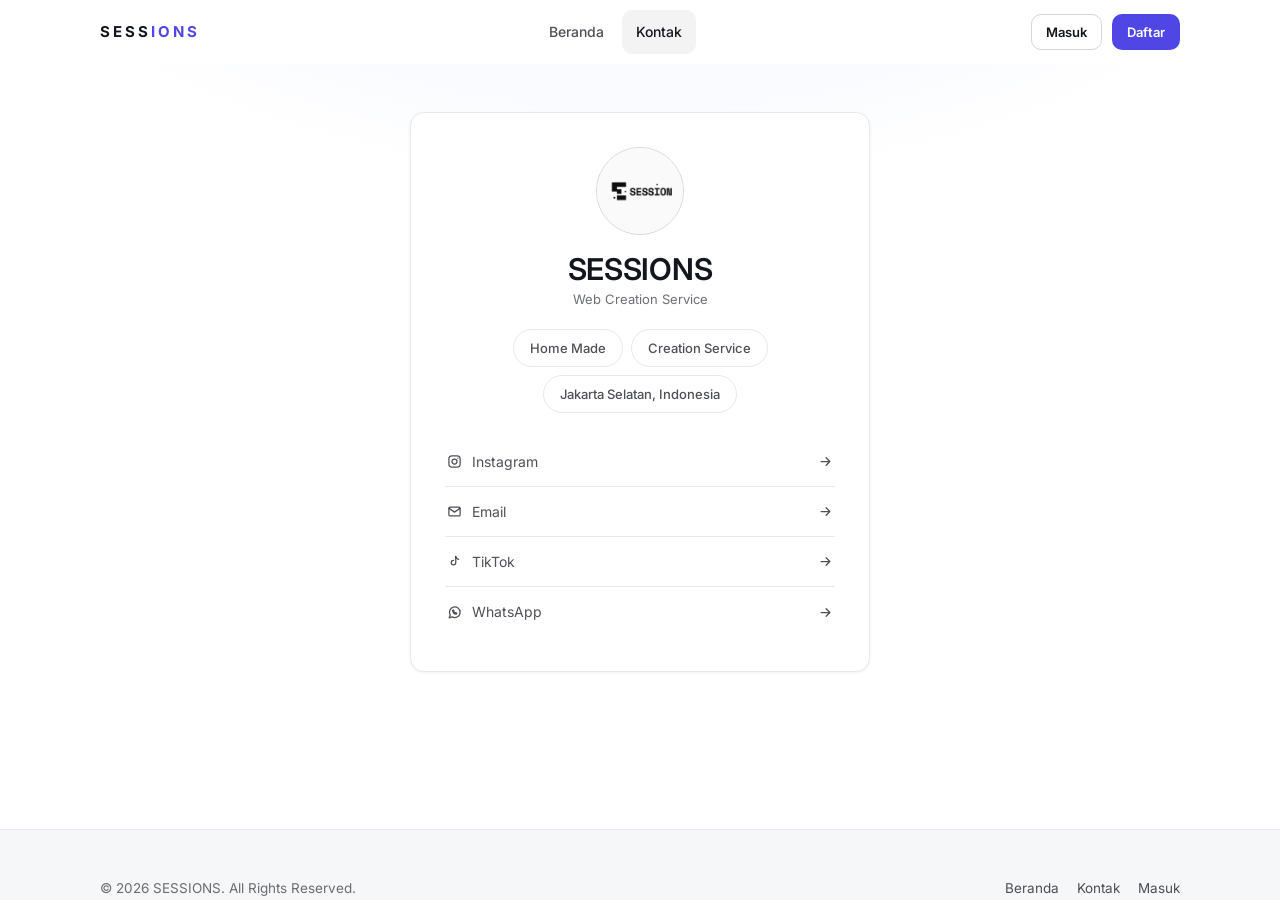
==== commit 1af40001: "Rapikan struktur: dokumen ke docs/, gambar ke assets/img/ (URL halaman tetap)" ====
--- a/contact.html
+++ b/contact.html
@@ -43,7 +43,7 @@
 
             <div class="panel panel-sm center">
                 <!-- Foto/Logo Bisnis -->
-                <img src="logo.jpeg" alt="SESSIONS Logo"
+                <img src="assets/img/logo.jpeg" alt="SESSIONS Logo"
                      style="width:88px;height:88px;border-radius:50%;object-fit:cover;margin:0 auto 16px;border:1px solid var(--border-strong);">
 
                 <h2>SESSIONS</h2>
--- a/assets/css/style.css
+++ b/assets/css/style.css
@@ -1,36 +1,44 @@
 /* ============================================================
    SESSIONS Design System
-   Dark theme — bersih, responsif, tanpa efek berat.
+   Light theme — modern, minimalis, responsif, tanpa efek berat.
    Breakpoint: 1024 / 768 / 640
    ============================================================ */
 
 /* ── Tokens ── */
 :root {
-    --bg: #07080c;
-    --bg-gradient: radial-gradient(ellipse 80% 55% at 50% -15%, #141b30 0%, #07080c 65%);
-    --surface: #12141d;
-    --surface-2: #171a25;
-    --surface-3: #1d2130;
-    --border: rgba(255, 255, 255, 0.08);
-    --border-strong: rgba(255, 255, 255, 0.16);
-    --text: #f2f4f8;
-    --muted: rgba(242, 244, 248, 0.72);
-    --faint: rgba(242, 244, 248, 0.5);
+    color-scheme: light;
+
+    --bg: #ffffff;
+    --bg-gradient: radial-gradient(ellipse 80% 55% at 50% -15%, #eef2ff 0%, #ffffff 65%);
+    --surface: #ffffff;
+    --surface-2: #f6f7f9;
+    --surface-3: #eef0f4;
+    --border: #e6e8ec;
+    --border-strong: #d3d6de;
+    --text: #14161d;
+    --muted: rgba(20, 22, 29, 0.75);
+    --faint: rgba(20, 22, 29, 0.62);
+    --hover: rgba(20, 22, 29, 0.05);
+
     --accent: #6366f1;
-    --accent-strong: #7c7ff5;
-    --accent-soft: rgba(99, 102, 241, 0.14);
-    --success: #34d399;
-    --success-soft: rgba(52, 211, 153, 0.12);
-    --danger: #f87171;
-    --danger-soft: rgba(248, 113, 113, 0.12);
-    --warning: #fbbf24;
-    --warning-soft: rgba(251, 191, 36, 0.12);
+    --accent-strong: #4f46e5;
+    --accent-hover: #4338ca;
+    --accent-soft: rgba(99, 102, 241, 0.10);
+
+    --success: #047857;
+    --success-soft: rgba(4, 120, 87, 0.10);
+    --danger: #dc2626;
+    --danger-soft: rgba(220, 38, 38, 0.10);
+    --warning: #b45309;
+    --warning-soft: rgba(180, 83, 9, 0.10);
+
     --radius: 14px;
     --radius-sm: 10px;
     --radius-lg: 20px;
     --nav-h: 64px;
     --container: 1120px;
-    --shadow: 0 12px 32px rgba(0, 0, 0, 0.35);
+    --shadow-sm: 0 1px 3px rgba(16, 24, 40, 0.06);
+    --shadow: 0 16px 40px rgba(16, 24, 40, 0.16);
     --font: 'Inter', system-ui, -apple-system, 'Segoe UI', sans-serif;
 }
 
@@ -93,14 +101,15 @@
     top: 0;
     z-index: 100;
     height: var(--nav-h);
-    background: rgba(7, 8, 12, 0.75);
+    background: var(--surface);
     border-bottom: 1px solid transparent;
-    transition: background 0.25s ease, border-color 0.25s ease;
+    transition: background 0.25s ease, border-color 0.25s ease, box-shadow 0.25s ease;
 }
 
 .site-nav.nav-scrolled {
-    background: rgba(7, 8, 12, 0.95);
+    background: var(--surface);
     border-bottom-color: var(--border);
+    box-shadow: var(--shadow-sm);
 }
 
 .nav-inner {
@@ -145,7 +154,7 @@
 .nav-links a:hover,
 .nav-links a.active {
     color: var(--text);
-    background: rgba(255, 255, 255, 0.06);
+    background: var(--hover);
 }
 
 .nav-actions { display: flex; align-items: center; gap: 10px; }
@@ -188,17 +197,17 @@
 .btn svg { width: 16px; height: 16px; flex: none; }
 
 .btn-primary {
-    background: var(--accent);
+    background: var(--accent-strong);
     color: #fff;
 }
-.btn-primary:hover { background: var(--accent-strong); }
+.btn-primary:hover { background: var(--accent-hover); }
 
 .btn-ghost {
     background: transparent;
     border-color: var(--border-strong);
     color: var(--text);
 }
-.btn-ghost:hover { background: rgba(255, 255, 255, 0.06); }
+.btn-ghost:hover { background: var(--hover); }
 
 .btn-soft {
     background: var(--surface-2);
@@ -209,10 +218,10 @@
 
 .btn-danger {
     background: var(--danger-soft);
-    border-color: rgba(248, 113, 113, 0.35);
+    border-color: rgba(220, 38, 38, 0.35);
     color: var(--danger);
 }
-.btn-danger:hover { background: rgba(248, 113, 113, 0.22); }
+.btn-danger:hover { background: rgba(220, 38, 38, 0.16); }
 
 .btn-block { width: 100%; }
 .btn-sm { min-height: 36px; padding: 0 14px; font-size: 13px; }
@@ -231,7 +240,7 @@
     text-transform: uppercase;
     color: var(--accent-strong);
     background: var(--accent-soft);
-    border: 1px solid rgba(99, 102, 241, 0.3);
+    border: 1px solid rgba(99, 102, 241, 0.35);
     padding: 6px 14px;
     border-radius: 999px;
     margin-bottom: 18px;
@@ -321,11 +330,16 @@
     border: 1px solid var(--border);
     border-radius: var(--radius);
     overflow: hidden;
-    transition: border-color 0.2s ease, transform 0.2s ease;
+    box-shadow: var(--shadow-sm);
+    transition: border-color 0.2s ease, transform 0.2s ease, box-shadow 0.2s ease;
 }
 
 a.card { text-decoration: none; display: block; }
-a.card:hover { border-color: var(--border-strong); transform: translateY(-3px); }
+a.card:hover {
+    border-color: var(--border-strong);
+    transform: translateY(-3px);
+    box-shadow: 0 6px 16px rgba(16, 24, 40, 0.08);
+}
 
 .card-media {
     aspect-ratio: 4 / 3;
@@ -377,11 +391,11 @@
     border: 1px solid transparent;
 }
 
-.badge-available { background: var(--success-soft); color: var(--success); border-color: rgba(52, 211, 153, 0.3); }
-.badge-sold      { background: var(--danger-soft); color: var(--danger); border-color: rgba(248, 113, 113, 0.3); }
-.badge-pending   { background: var(--warning-soft); color: var(--warning); border-color: rgba(251, 191, 36, 0.3); }
-.badge-info      { background: var(--accent-soft); color: var(--accent-strong); border-color: rgba(99, 102, 241, 0.3); }
-.badge-muted     { background: rgba(255, 255, 255, 0.06); color: var(--muted); border-color: var(--border); }
+.badge-available { background: var(--success-soft); color: var(--success); border-color: rgba(4, 120, 87, 0.3); }
+.badge-sold      { background: var(--danger-soft); color: var(--danger); border-color: rgba(220, 38, 38, 0.3); }
+.badge-pending   { background: var(--warning-soft); color: var(--warning); border-color: rgba(180, 83, 9, 0.3); }
+.badge-info      { background: var(--accent-soft); color: var(--accent-strong); border-color: rgba(99, 102, 241, 0.35); }
+.badge-muted     { background: var(--surface-2); color: var(--muted); border-color: var(--border); }
 
 /* ── Panel & form ── */
 .panel {
@@ -389,9 +403,13 @@
     border: 1px solid var(--border);
     border-radius: var(--radius);
     padding: clamp(22px, 4vw, 34px);
+    box-shadow: var(--shadow-sm);
 }
 
 .panel-sm { max-width: 460px; margin-inline: auto; }
+
+/* Blok harga/aksi listing tanpa kartu putih — konten langsung menyatu dgn halaman */
+.buy-plain { display: block; }
 
 .form { display: flex; flex-direction: column; gap: 18px; }
 
@@ -433,7 +451,7 @@
 .input:focus, .field input:focus,
 .field select:focus, .field textarea:focus {
     outline: none;
-    border-color: rgba(99, 102, 241, 0.6);
+    border-color: var(--accent);
 }
 
 .field select { appearance: auto; }
@@ -450,31 +468,26 @@
 }
 
 .alert svg { width: 17px; height: 17px; flex: none; margin-top: 2px; }
-.alert-danger  { background: var(--danger-soft); border-color: rgba(248, 113, 113, 0.35); color: var(--danger); }
-.alert-success { background: var(--success-soft); border-color: rgba(52, 211, 153, 0.35); color: var(--success); }
+.alert-danger  { background: var(--danger-soft); border-color: rgba(220, 38, 38, 0.35); color: var(--danger); }
+.alert-success { background: var(--success-soft); border-color: rgba(4, 120, 87, 0.35); color: var(--success); }
 .alert-info    { background: var(--accent-soft); border-color: rgba(99, 102, 241, 0.35); color: var(--accent-strong); }
 
-/* ── Statistik ── */
+/* ── Statistik (borderless — angka jadi aksen) ── */
 .stats {
     display: grid;
     grid-template-columns: repeat(auto-fit, minmax(150px, 1fr));
-    gap: 14px;
-}
-
-.stat {
-    background: var(--surface);
-    border: 1px solid var(--border);
-    border-radius: var(--radius);
-    padding: 18px;
-}
-
-.stat .stat-value { font-size: 26px; font-weight: 700; color: var(--text); }
+    gap: 22px;
+}
+
+.stat { padding: 4px 0; }
+
+.stat .stat-value { font-size: 30px; font-weight: 700; color: var(--accent-strong); letter-spacing: -0.02em; }
 .stat .stat-label { font-size: 12px; letter-spacing: 1px; text-transform: uppercase; color: var(--faint); margin-top: 4px; }
 
-/* ── Menu grid (dashboard) ── */
+/* ── Menu grid (dashboard) — borderless ── */
 .menu-grid {
     display: grid;
-    gap: 14px;
+    gap: 8px;
     grid-template-columns: repeat(auto-fill, minmax(200px, 1fr));
 }
 
@@ -483,16 +496,16 @@
     align-items: center;
     gap: 14px;
     min-height: 76px;
-    padding: 16px 18px;
-    background: var(--surface);
-    border: 1px solid var(--border);
+    padding: 16px 14px;
+    background: transparent;
+    border: none;
     border-radius: var(--radius);
     text-decoration: none;
     color: var(--text);
-    transition: border-color 0.2s ease, background 0.2s ease;
-}
-
-.menu-item:hover { border-color: rgba(99, 102, 241, 0.5); background: var(--surface-2); }
+    transition: background 0.2s ease;
+}
+
+.menu-item:hover { background: var(--surface-2); }
 
 .menu-item .mi-icon,
 .mi-icon {
@@ -516,6 +529,20 @@
 .feature { display: flex; gap: 14px; align-items: flex-start; }
 .feature .mi-title { font-size: 15px; font-weight: 600; }
 .feature .mi-desc { font-size: 13.5px; color: var(--faint); margin-top: 3px; }
+
+/* ── Baris daftar terbuka (de-box) ── */
+.row-list { display: flex; flex-direction: column; }
+
+.row-item {
+    padding: 18px 2px;
+    background: transparent;
+    border: none;
+    border-bottom: 1px solid var(--border);
+    border-radius: 0;
+    box-shadow: none;
+}
+
+.row-item:last-child { border-bottom: none; }
 
 /* ── Tabel ── */
 .table-wrap {
@@ -548,8 +575,8 @@
 
 tr:last-child td { border-bottom: none; }
 
-/* ── Link list (contact/profile) ── */
-.link-list { display: flex; flex-direction: column; gap: 10px; }
+/* ── Link list (contact/profile) — garis bawah saja ── */
+.link-list { display: flex; flex-direction: column; }
 
 .link-item {
     display: flex;
@@ -557,18 +584,146 @@
     justify-content: space-between;
     gap: 12px;
     min-height: 50px;
-    padding: 12px 18px;
-    background: var(--surface-2);
-    border: 1px solid var(--border);
-    border-radius: var(--radius-sm);
+    padding: 12px 2px;
+    background: transparent;
+    border: none;
+    border-bottom: 1px solid var(--border);
+    border-radius: 0;
     color: var(--muted);
     text-decoration: none;
     font-size: 14px;
     transition: border-color 0.2s ease, color 0.2s ease;
 }
 
-.link-item:hover { border-color: var(--border-strong); color: var(--text); }
+.link-item:hover { border-bottom-color: var(--border-strong); color: var(--text); }
 .link-item svg { width: 15px; height: 15px; flex: none; }
+.link-list .link-item:last-child { border-bottom: none; }
+
+/* ── Tag section (garis + label) ── */
+.section-tag {
+    display: inline-flex;
+    align-items: center;
+    gap: 10px;
+    font-size: 11.5px;
+    font-weight: 600;
+    letter-spacing: 2px;
+    text-transform: uppercase;
+    color: var(--accent-strong);
+    margin-bottom: 12px;
+}
+
+.section-tag::before { content: ""; width: 26px; height: 1px; background: var(--accent); }
+
+/* ── Tentang kami (2 kolom terbuka + statistik borderless) ── */
+.about-grid {
+    display: grid;
+    gap: clamp(28px, 5vw, 64px);
+    grid-template-columns: 1.15fr 0.85fr;
+    align-items: start;
+}
+
+.about-lead { font-size: clamp(16px, 2vw, 19px); color: var(--text); line-height: 1.7; }
+.about-points { display: grid; gap: 20px; margin-top: 28px; }
+
+.stats-open {
+    display: grid;
+    grid-template-columns: 1fr 1fr;
+    gap: 28px 18px;
+}
+
+.stats-open .stat-value {
+    font-size: clamp(30px, 4vw, 42px);
+    font-weight: 700;
+    letter-spacing: -0.02em;
+    color: var(--accent-strong);
+}
+
+.stats-open .stat-label { margin-top: 4px; font-size: 12px; letter-spacing: 1px; text-transform: uppercase; color: var(--faint); }
+
+/* ── Ulasan (track horizontal) ── */
+.testi-track {
+    display: grid;
+    grid-auto-flow: column;
+    grid-auto-columns: minmax(270px, 330px);
+    gap: 16px;
+    overflow-x: auto;
+    padding-bottom: 10px;
+    scroll-snap-type: x proximity;
+    -webkit-overflow-scrolling: touch;
+    scrollbar-width: none;
+}
+
+.testi-track::-webkit-scrollbar { display: none; }
+
+.testi-card {
+    scroll-snap-align: start;
+    display: flex;
+    flex-direction: column;
+    gap: 12px;
+    background: var(--surface);
+    border: 1px solid var(--border);
+    border-radius: var(--radius);
+    padding: 20px;
+    box-shadow: var(--shadow-sm);
+}
+
+.testi-stars { color: var(--warning); font-size: 13px; letter-spacing: 3px; }
+.testi-card blockquote { margin: 0; font-size: 14.5px; color: var(--text); line-height: 1.65; flex: 1; }
+.testi-who { display: flex; align-items: center; gap: 10px; }
+
+/* ── Balasan penjual di bawah ulasan ── */
+.review-reply {
+    background: var(--surface-2);
+    border-left: 3px solid var(--accent);
+    border-radius: 0 8px 8px 0;
+    padding: 8px 12px;
+    color: var(--text);
+}
+
+.testi-avatar {
+    width: 38px;
+    height: 38px;
+    flex: none;
+    border-radius: 50%;
+    background: var(--accent-soft);
+    color: var(--accent-strong);
+    display: flex;
+    align-items: center;
+    justify-content: center;
+    font-weight: 700;
+    font-size: 14px;
+}
+
+.testi-name { font-size: 14px; font-weight: 600; color: var(--text); }
+.testi-meta { font-size: 12.5px; color: var(--faint); }
+
+/* ── Band penawaran (full-width) ── */
+.band {
+    background: var(--accent-soft);
+    border-top: 1px solid rgba(99, 102, 241, 0.22);
+    border-bottom: 1px solid rgba(99, 102, 241, 0.22);
+    padding: clamp(38px, 6vw, 66px) 0;
+}
+
+.band-inner {
+    display: flex;
+    align-items: center;
+    justify-content: space-between;
+    gap: 24px;
+    flex-wrap: wrap;
+}
+
+.band p { margin-top: 10px; max-width: 540px; }
+.btn-pill { border-radius: 999px; padding-inline: 26px; min-height: 48px; }
+
+@media (max-width: 768px) {
+    .about-grid { grid-template-columns: 1fr; }
+    .band-inner { flex-direction: column; align-items: flex-start; }
+}
+
+@media (max-width: 640px) {
+    .stats-open { gap: 20px 12px; }
+}
 
 /* ── Page header (halaman dalam) ── */
 .page-head { padding: clamp(26px, 5vw, 44px) 0 8px; }
@@ -593,7 +748,7 @@
     padding: clamp(36px, 7vw, 64px) 20px;
     border: 1px dashed var(--border-strong);
     border-radius: var(--radius);
-    background: rgba(255, 255, 255, 0.015);
+    background: var(--surface-2);
 }
 
 .empty h3 { margin-bottom: 8px; }
@@ -603,11 +758,51 @@
 .site-footer {
     margin-top: 48px;
     border-top: 1px solid var(--border);
-    padding: 28px 0;
+    background: var(--surface-2);
+    padding: clamp(32px, 5vw, 48px) 0 0;
+    font-size: 13.5px;
+    color: var(--faint);
+}
+
+.footer-grid {
+    display: grid;
+    grid-template-columns: 1.6fr 1fr 1fr;
+    gap: clamp(24px, 4vw, 48px);
+    padding-bottom: clamp(24px, 4vw, 36px);
+}
+
+.footer-brand .brand { font-size: 19px; display: inline-block; margin-bottom: 10px; }
+.footer-brand p { max-width: 320px; line-height: 1.6; }
+
+.footer-col h4 {
     font-size: 13px;
-    color: var(--faint);
-}
-
+    font-weight: 600;
+    color: var(--text);
+    text-transform: uppercase;
+    letter-spacing: .05em;
+    margin-bottom: 12px;
+}
+
+.footer-col ul { list-style: none; display: flex; flex-direction: column; }
+
+.footer-col a {
+    display: flex;
+    align-items: center;
+    min-height: 44px;          /* tap target nyaman di mobile */
+    color: var(--muted);
+    text-decoration: none;
+    transition: color .15s ease;
+}
+
+.footer-col a:hover { color: var(--accent-strong); }
+
+.footer-bottom {
+    border-top: 1px solid var(--border);
+    padding: 18px 0;
+    text-align: center;
+}
+
+/* Footer 1-baris untuk halaman HTML statis (compat lama) */
 .footer-inner {
     display: flex;
     align-items: center;
@@ -709,7 +904,7 @@
     display: none;
     position: fixed;
     inset: 0;
-    background: rgba(0, 0, 0, 0.75);
+    background: rgba(15, 20, 35, 0.5);
     z-index: 200;
     align-items: center;
     justify-content: center;
@@ -724,8 +919,8 @@
     max-width: 430px;
     max-height: 90vh;
     overflow-y: auto;
-    background: var(--surface-2);
-    border: 1px solid var(--border-strong);
+    background: var(--surface);
+    border: 1px solid var(--border);
     border-radius: var(--radius-lg);
     padding: 28px 24px 24px;
     text-align: center;
@@ -746,7 +941,7 @@
     font-size: 17px;
     line-height: 1;
 }
-.modal-close:hover { color: var(--text); background: rgba(255, 255, 255, 0.06); }
+.modal-close:hover { color: var(--text); background: var(--hover); }
 
 .modal h3 { margin-bottom: 6px; }
 .modal p { font-size: 13.5px; margin-bottom: 16px; }
@@ -827,6 +1022,7 @@
     gap: 10px;
     padding: 18px;
     background: #fff;
+    border: 1px solid var(--border);
     border-radius: var(--radius);
     color: #111;
 }
@@ -836,7 +1032,7 @@
 /* ── Subnav (admin) ── */
 .subnav {
     border-bottom: 1px solid var(--border);
-    background: rgba(7, 8, 12, 0.7);
+    background: var(--surface-2);
     position: sticky;
     top: var(--nav-h);
     z-index: 90;
@@ -866,7 +1062,7 @@
     white-space: nowrap;
     transition: color 0.2s ease, background 0.2s ease, border-color 0.2s ease;
 }
-.subnav-inner a:hover { color: var(--text); background: rgba(255, 255, 255, 0.06); }
+.subnav-inner a:hover { color: var(--text); background: var(--hover); }
 .subnav-inner a.active {
     background: var(--accent-soft);
     color: var(--text);
@@ -879,6 +1075,7 @@
     .nav-inner { gap: 8px; }
     .nav-links { gap: 2px; }
     .nav-links a { padding: 0 10px; font-size: 13.5px; }
+    .footer-grid { grid-template-columns: 1fr 1fr; }
 }
 
 @media (max-width: 768px) {
@@ -893,8 +1090,9 @@
         align-items: stretch;
         gap: 4px;
         padding: 12px 16px 18px;
-        background: rgba(7, 8, 12, 0.98);
+        background: var(--surface);
         border-bottom: 1px solid var(--border);
+        box-shadow: var(--shadow-sm);
         display: none;
     }
 
@@ -909,6 +1107,9 @@
     .search-bar { flex-direction: column; }
     .search-bar .btn { width: 100%; }
 
+    .footer-grid { grid-template-columns: 1fr 1fr; }
+
+    /* Footer 1-baris halaman statis: rapat jadi satu kolom & rata tengah */
     .footer-inner { flex-direction: column; text-align: center; }
     .footer-inner nav { justify-content: center; }
 }
@@ -936,6 +1137,9 @@
     }
     .chips::-webkit-scrollbar { display: none; }
     .chip { flex: none; }
+
+    .footer-grid { grid-template-columns: 1fr; gap: 4px; }
+    .footer-col h4 { margin-top: 14px; }
 }
 
 /* ── Aksesibilitas: kurangi animasi bila diminta OS ── */
